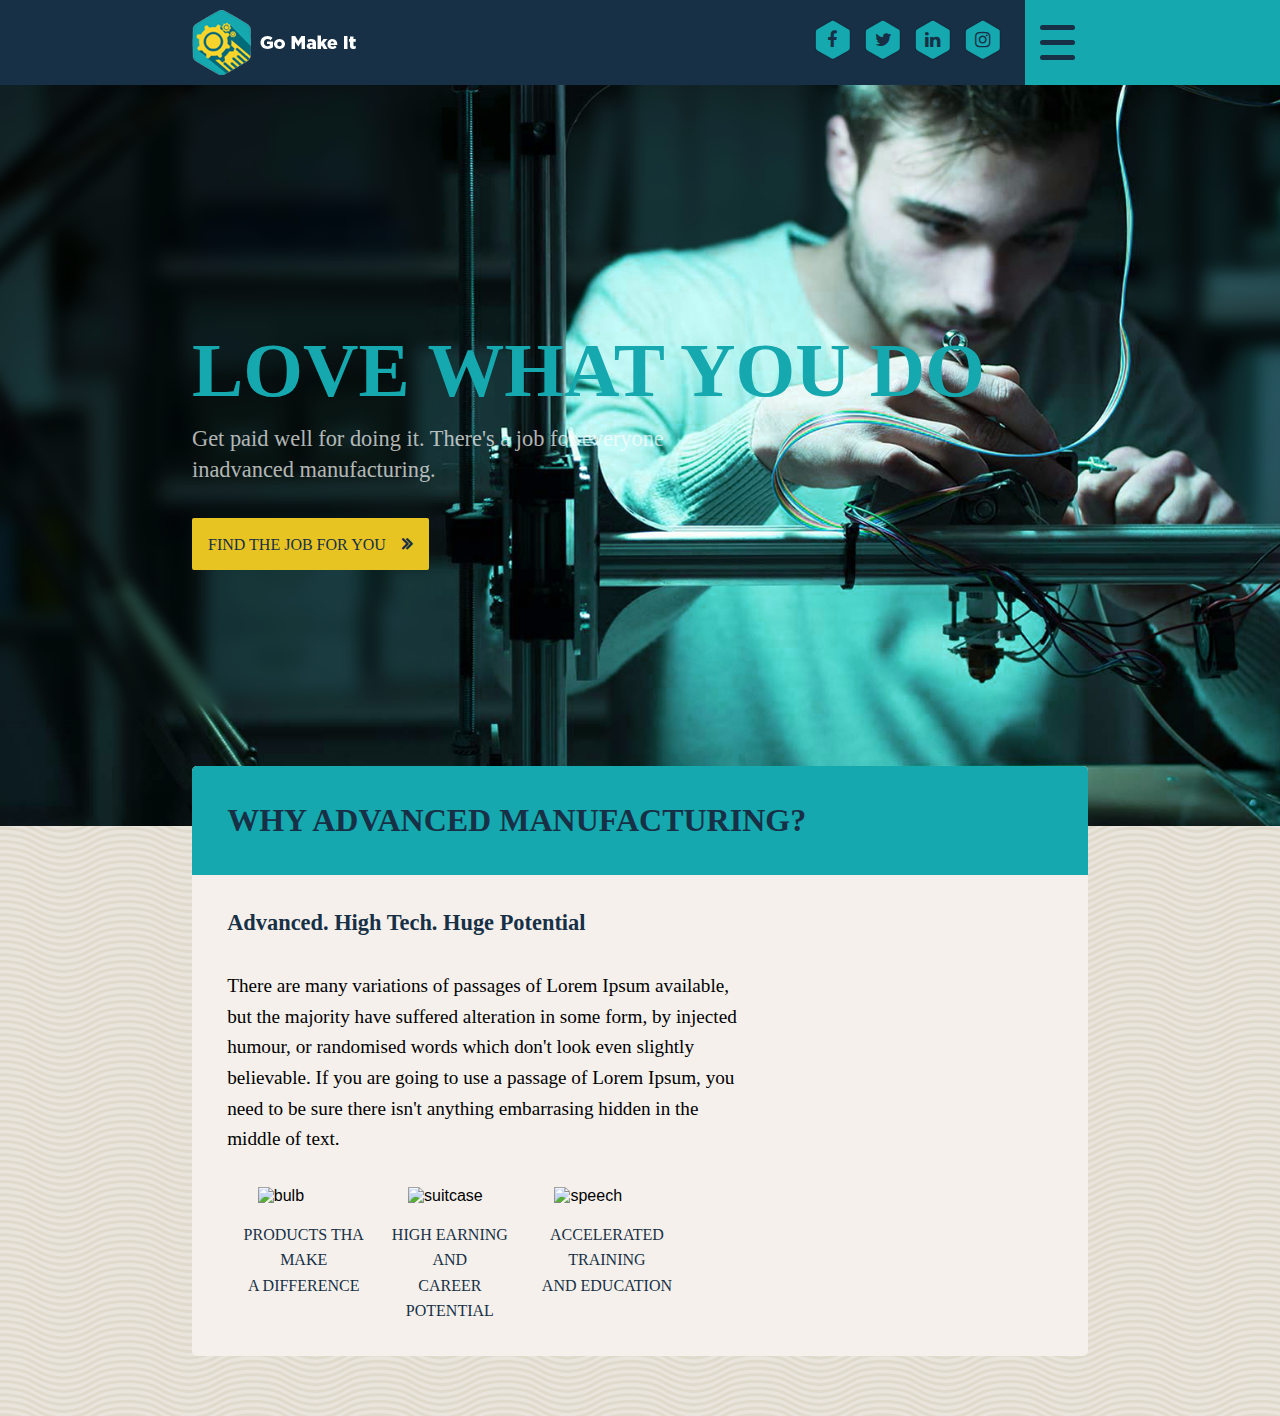
==== index.html @ b12390a8 "Rename home.html to index.html" ====
<!DOCTYPE html>
<html lang="en">

<head>
    <meta charset="UTF-8">
    <meta name="viewport" content="width=device-width, initial-scale=1.0">
    <meta http-equiv="X-UA-Compatible" content="ie=edge">
    <title>Go Make It</title>
    <link rel="stylesheet" href="css/styles.css">
    <link rel="stylesheet" href="font-awesome-4.7.0/css/font-awesome.min.css">
</head>

<body>
    <section id="home">
        <header class="home-header">
            <div class="header-container">
                <img class="header-logo" src="imgs/GoMakeItLogo.png" alt="logo">
                <nav class="header-nav">
                    <ul class="header-nav-list">
                        <li class="social-icon social-icon--centered">
                            <a href="https://facebook.com" target="_blank">
                                <img src="imgs/Hexagon.svg"></img><i class="fa fa-facebook" aria-hidden="true"></i>
                            </a>
                        </li>
                        <li class="social-icon">
                            <a href="https://twitter.com" target="_blank">
                                <img src="imgs/Hexagon.svg"></img><i class="fa fa-twitter" aria-hidden="true"></i>
                            </a>
                        </li>
                        <li class="social-icon">
                            <a href="https://linkedin.com" target="_blank">
                                <img src="imgs/Hexagon.svg"></img>
                                <i class="fa fa-linkedin" aria-hidden="true"></i>
                            </a>
                        </li>
                        <li class="social-icon">
                            <a href="https://instagram.com" target="_blank">
                                <img src="imgs/Hexagon.svg"></img><i class="fa fa-instagram" aria-hidden="true"></i>
                            </a>
                        </li>
                    </ul>
                </nav>
            </div>
            <div class="mob-button">
                <div class="button-icon">
                    <span></span>
                    <span></span>
                    <span></span>
                </div>
            </div>
        </header>
        <div class="popup-menu">
            <div class="popup-menu-content">
                <ul class="popup-menu-content__main-list">
                    <li class="main-list__item">
                        <a href=""><img src="imgs/Homepage/01.png" alt="Be icon">
                            <div class="main-list__item_text">
                                <h1>Be</h1>
                                <p>See what you want to be</p>
                            </div>
                        </a>
                    </li>
                    <li class="main-list__item">
                        <a href="">
                            <img src="imgs/Homepage/02.png" alt="Do icon">
                            <div class="main-list__item_text">
                                <h1>Do</h1>
                                <p>Pursue what you want to do</p>
                            </div>
                        </a>

                    </li>
                    <li class="main-list__item">
                        <a href=""><img src="imgs/Homepage/03.png" alt="Xplr Icon">
                            <div class="main-list__item_text">
                                <h1>Xplr</h1>
                                <p>Explore the world of advanced mfg</p>
                            </div>
                        </a>

                    </li>
                    <li class="main-list__item">
                        <a href=""><img src="imgs/Homepage/04.png" alt="Plan Icon">
                            <div class="main-list__item_text">
                                <h1>Plan</h1>
                                <p>Map out your future</p>
                            </div>
                        </a>
                    </li>
                </ul>
                <ul class="popup-menu-content__offer-list">
                    <li class="offer-list__item"><a href=""><span>&rtrif;</span> About go make it</a></li>
                    <li class="offer-list__item"><a href=""><span>&rtrif;</span> Info for parents</a></li>
                    <li class="offer-list__item"><a href=""><span>&rtrif;</span> Get involved</a></li>
                    <li class="offer-list__item"><a href=""><span>&rtrif;</span> Contact us</a></li>
                </ul>
            </div>
        </div>
        <div class="home-banner">
            <div class="home-banner__content">
                <h1>Love what you do</h1>
                <p>Get paid well for doing it. There's a job for everyone<br> inadvanced manufacturing.</p>
                <button class="primary-button">Find the job for you<i class="fa fa-angle-double-right" aria-hidden="true"></i></button>
            </div>
        </div>

    </section>
    <article class="advanced-manufacturing">
      <div class="advanced-manufacturing__container">
        <div class="advanced-manufacturing__content">
            <h1>Why advanced manufacturing?</h1>
            <h2>Advanced. High Tech. Huge Potential</h2>
            <p>There are many variations of passages of Lorem Ipsum available, but the majority have suffered alteration in some form, by injected humour, or randomised words which don't look even slightly believable. If you are going to use a passage of Lorem Ipsum, you need to be sure there isn't anything embarrasing hidden in the middle of text.</p>
            <div class="manufacture-variations">
                <figure class="manufacture-variations__item">
                    <img src="imgs/homepage/05.svg" alt="bulb">
                    <figcaption>Products tha make<br> a difference</figcaption>
                </figure>
                <figure class="manufacture-variations__item">
                    <img src="imgs/homepage/06.svg" alt="suitcase">
                    <figcaption>High Earning and<br> career potential</figcaption>
                </figure>
                <figure class="manufacture-variations__item">
                    <img src="imgs/homepage/07.svg" alt="speech">
                    <figcaption>Accelerated training<br> and education</figcaption>
                </figure>
            </div>
        </div>
        <div class="advanced-manufacturing__movie">


        </div>

      </div>


    </article>

    <script src="functions/menu-functions.js"></script>
    <script type="text/javascript" src="http://localhost:35729/livereload.js"></script>
</body>

</html>
---- css/styles.css ----
@font-face {
  font-family: 'Qanelas-Black';
  src: url("../fonts/Qanelas-Black.otf"); }
@font-face {
  font-family: 'Qanelas-BlackItalic';
  src: url("../fonts/Qanelas-BlackItalic.otf"); }
@font-face {
  font-family: 'Qanelas-Bold';
  src: url("../fonts/Qanelas-Bold.otf"); }
@font-face {
  font-family: 'Qanelas-BoldItalic';
  src: url("../fonts/Qanelas-BoldItalic.otf"); }
@font-face {
  font-family: 'Qanelas-ExtraBold';
  src: url("../fonts/Qanelas-ExtraBold.otf"); }
@font-face {
  font-family: 'Qanelas-ExtraBoldItalic';
  src: url("../fonts/Qanelas-ExtraBoldItalic.otf"); }
@font-face {
  font-family: 'Qanelas-Heavy';
  src: url("../fonts/Qanelas-Heavy.otf"); }
@font-face {
  font-family: 'Qanelas-HeavyItalic';
  src: url("../fonts/Qanelas-HeavyItalic.otf"); }
@font-face {
  font-family: 'Qanelas-Light';
  src: url("../fonts/Qanelas-Light.otf"); }
@font-face {
  font-family: 'Qanelas-LightItalic';
  src: url("../fonts/Qanelas-LightItalic.otf"); }
@font-face {
  font-family: 'Qanelas-Medium';
  src: url("../fonts/Qanelas-Medium.otf"); }
@font-face {
  font-family: 'Qanelas-MediumItalic';
  src: url("../fonts/Qanelas-MediumItalic.otf"); }
@font-face {
  font-family: 'Qanelas-Regular';
  src: url("../fonts/Qanelas-Regular.otf"); }
@font-face {
  font-family: 'Qanelas-RegularItalic';
  src: url("../fonts/Qanelas-RegularItalic.otf"); }
@font-face {
  font-family: 'Qanelas-SemiBold';
  src: url("../fonts/Qanelas-SemiBold.otf"); }
@font-face {
  font-family: 'Qanelas-SemiBoldItalic';
  src: url("../fonts/Qanelas-SemiBoldItalic.otf"); }
@font-face {
  font-family: 'Qanelas-Thin';
  src: url("../fonts/Qanelas-Thin.otf"); }
@font-face {
  font-family: 'Qanelas-ThinItalic';
  src: url("../fonts/Qanelas-ThinItalic.otf"); }
@font-face {
  font-family: 'Qanelas-UltraLight';
  src: url("../fonts/Qanelas-UltraLight.otf"); }
@font-face {
  font-family: 'Qanelas-UltraLightItalic';
  src: url("../fonts/Qanelas-UltraLightItalic.otf"); }
/*! normalize.css v5.0.0 | MIT License | github.com/necolas/normalize.css */
/**
 * 1. Change the default font family in all browsers (opinionated).
 * 2. Correct the line height in all browsers.
 * 3. Prevent adjustments of font size after orientation changes in
 *    IE on Windows Phone and in iOS.
 */
/* Document
   ========================================================================== */
html {
  font-family: sans-serif;
  /* 1 */
  line-height: 1.15;
  /* 2 */
  -ms-text-size-adjust: 100%;
  /* 3 */
  -webkit-text-size-adjust: 100%;
  /* 3 */ }

/* Sections
   ========================================================================== */
/**
 * Remove the margin in all browsers (opinionated).
 */
body {
  margin: 0; }

/**
 * Add the correct display in IE 9-.
 */
article,
aside,
footer,
header,
nav,
section {
  display: block; }

/**
 * Correct the font size and margin on `h1` elements within `section` and
 * `article` contexts in Chrome, Firefox, and Safari.
 */
h1 {
  font-size: 2em;
  margin: 0.67em 0; }

/* Grouping content
   ========================================================================== */
/**
 * Add the correct display in IE 9-.
 * 1. Add the correct display in IE.
 */
figcaption,
figure,
main {
  /* 1 */
  display: block; }

/**
 * Add the correct margin in IE 8.
 */
figure {
  margin: 1em 40px; }

/**
 * 1. Add the correct box sizing in Firefox.
 * 2. Show the overflow in Edge and IE.
 */
hr {
  box-sizing: content-box;
  /* 1 */
  height: 0;
  /* 1 */
  overflow: visible;
  /* 2 */ }

/**
 * 1. Correct the inheritance and scaling of font size in all browsers.
 * 2. Correct the odd `em` font sizing in all browsers.
 */
pre {
  font-family: monospace, monospace;
  /* 1 */
  font-size: 1em;
  /* 2 */ }

/* Text-level semantics
   ========================================================================== */
/**
 * 1. Remove the gray background on active links in IE 10.
 * 2. Remove gaps in links underline in iOS 8+ and Safari 8+.
 */
a {
  background-color: transparent;
  /* 1 */
  -webkit-text-decoration-skip: objects;
  /* 2 */ }

/**
 * Remove the outline on focused links when they are also active or hovered
 * in all browsers (opinionated).
 */
a:active,
a:hover {
  outline-width: 0; }

/**
 * 1. Remove the bottom border in Firefox 39-.
 * 2. Add the correct text decoration in Chrome, Edge, IE, Opera, and Safari.
 */
abbr[title] {
  border-bottom: none;
  /* 1 */
  text-decoration: underline;
  /* 2 */
  text-decoration: underline dotted;
  /* 2 */ }

/**
 * Prevent the duplicate application of `bolder` by the next rule in Safari 6.
 */
b,
strong {
  font-weight: inherit; }

/**
 * Add the correct font weight in Chrome, Edge, and Safari.
 */
b,
strong {
  font-weight: bolder; }

/**
 * 1. Correct the inheritance and scaling of font size in all browsers.
 * 2. Correct the odd `em` font sizing in all browsers.
 */
code,
kbd,
samp {
  font-family: monospace, monospace;
  /* 1 */
  font-size: 1em;
  /* 2 */ }

/**
 * Add the correct font style in Android 4.3-.
 */
dfn {
  font-style: italic; }

/**
 * Add the correct background and color in IE 9-.
 */
mark {
  background-color: #ff0;
  color: #000; }

/**
 * Add the correct font size in all browsers.
 */
small {
  font-size: 80%; }

/**
 * Prevent `sub` and `sup` elements from affecting the line height in
 * all browsers.
 */
sub,
sup {
  font-size: 75%;
  line-height: 0;
  position: relative;
  vertical-align: baseline; }

sub {
  bottom: -0.25em; }

sup {
  top: -0.5em; }

/* Embedded content
   ========================================================================== */
/**
 * Add the correct display in IE 9-.
 */
audio,
video {
  display: inline-block; }

/**
 * Add the correct display in iOS 4-7.
 */
audio:not([controls]) {
  display: none;
  height: 0; }

/**
 * Remove the border on images inside links in IE 10-.
 */
img {
  border-style: none; }

/**
 * Hide the overflow in IE.
 */
svg:not(:root) {
  overflow: hidden; }

/* Forms
   ========================================================================== */
/**
 * 1. Change the font styles in all browsers (opinionated).
 * 2. Remove the margin in Firefox and Safari.
 */
button,
input,
optgroup,
select,
textarea {
  font-family: sans-serif;
  /* 1 */
  font-size: 100%;
  /* 1 */
  line-height: 1.15;
  /* 1 */
  margin: 0;
  /* 2 */ }

/**
 * Show the overflow in IE.
 * 1. Show the overflow in Edge.
 */
button,
input {
  /* 1 */
  overflow: visible; }

/**
 * Remove the inheritance of text transform in Edge, Firefox, and IE.
 * 1. Remove the inheritance of text transform in Firefox.
 */
button,
select {
  /* 1 */
  text-transform: none; }

/**
 * 1. Prevent a WebKit bug where (2) destroys native `audio` and `video`
 *    controls in Android 4.
 * 2. Correct the inability to style clickable types in iOS and Safari.
 */
button,
html [type="button"],
[type="reset"],
[type="submit"] {
  -webkit-appearance: button;
  /* 2 */ }

/**
 * Remove the inner border and padding in Firefox.
 */
button::-moz-focus-inner,
[type="button"]::-moz-focus-inner,
[type="reset"]::-moz-focus-inner,
[type="submit"]::-moz-focus-inner {
  border-style: none;
  padding: 0; }

/**
 * Restore the focus styles unset by the previous rule.
 */
button:-moz-focusring,
[type="button"]:-moz-focusring,
[type="reset"]:-moz-focusring,
[type="submit"]:-moz-focusring {
  outline: 1px dotted ButtonText; }

/**
 * Change the border, margin, and padding in all browsers (opinionated).
 */
fieldset {
  border: 1px solid #c0c0c0;
  margin: 0 2px;
  padding: 0.35em 0.625em 0.75em; }

/**
 * 1. Correct the text wrapping in Edge and IE.
 * 2. Correct the color inheritance from `fieldset` elements in IE.
 * 3. Remove the padding so developers are not caught out when they zero out
 *    `fieldset` elements in all browsers.
 */
legend {
  box-sizing: border-box;
  /* 1 */
  color: inherit;
  /* 2 */
  display: table;
  /* 1 */
  max-width: 100%;
  /* 1 */
  padding: 0;
  /* 3 */
  white-space: normal;
  /* 1 */ }

/**
 * 1. Add the correct display in IE 9-.
 * 2. Add the correct vertical alignment in Chrome, Firefox, and Opera.
 */
progress {
  display: inline-block;
  /* 1 */
  vertical-align: baseline;
  /* 2 */ }

/**
 * Remove the default vertical scrollbar in IE.
 */
textarea {
  overflow: auto; }

/**
 * 1. Add the correct box sizing in IE 10-.
 * 2. Remove the padding in IE 10-.
 */
[type="checkbox"],
[type="radio"] {
  box-sizing: border-box;
  /* 1 */
  padding: 0;
  /* 2 */ }

/**
 * Correct the cursor style of increment and decrement buttons in Chrome.
 */
[type="number"]::-webkit-inner-spin-button,
[type="number"]::-webkit-outer-spin-button {
  height: auto; }

/**
 * 1. Correct the odd appearance in Chrome and Safari.
 * 2. Correct the outline style in Safari.
 */
[type="search"] {
  -webkit-appearance: textfield;
  /* 1 */
  outline-offset: -2px;
  /* 2 */ }

/**
 * Remove the inner padding and cancel buttons in Chrome and Safari on macOS.
 */
[type="search"]::-webkit-search-cancel-button,
[type="search"]::-webkit-search-decoration {
  -webkit-appearance: none; }

/**
 * 1. Correct the inability to style clickable types in iOS and Safari.
 * 2. Change font properties to `inherit` in Safari.
 */
::-webkit-file-upload-button {
  -webkit-appearance: button;
  /* 1 */
  font: inherit;
  /* 2 */ }

/* Interactive
   ========================================================================== */
/*
 * Add the correct display in IE 9-.
 * 1. Add the correct display in Edge, IE, and Firefox.
 */
details,
menu {
  display: block; }

/*
 * Add the correct display in all browsers.
 */
summary {
  display: list-item; }

/* Scripting
   ========================================================================== */
/**
 * Add the correct display in IE 9-.
 */
canvas {
  display: inline-block; }

/**
 * Add the correct display in IE.
 */
template {
  display: none; }

/* Hidden
   ========================================================================== */
/**
 * Add the correct display in IE 10-.
 */
[hidden] {
  display: none; }

a:link, a:visited, a:active {
  text-decoration: none;
  color: inherit; }

* {
  margin: 0;
  padding: 0;
  box-sizing: border-box; }

.popup-menu * {
  user-select: none; }

figure {
  margin: 0; }

.home-header {
  width: 100%;
  background: #173046;
  height: 85px;
  display: flex;
  align-items: center;
  position: fixed;
  top: 0;
  left: 0;
  z-index: 10; }

.header-container {
  width: 70%;
  display: flex;
  align-items: center;
  justify-content: space-between;
  margin: auto; }

.header-nav {
  display: flex;
  align-items: center;
  justify-content: space-between; }

.header-nav-list {
  display: flex;
  list-style-type: none;
  margin-right: 80px;
  align-items: center; }

.popup-menu.active {
  width: 100vw;
  height: calc(100vh - 85px);
  background: #15A8AF;
  position: fixed;
  left: 0;
  bottom: 0;
  display: flex;
  align-items: center;
  justify-content: center;
  animation: popupMenu .5s forwards;
  opacity: 0;
  z-index: 10; }

.popup-menu {
  display: none; }

@keyframes popupMenu {
  to {
    opacity: 0.9; } }
.home-banner {
  width: 100%;
  background: url("../imgs/home__banner_background.png") no-repeat 50% 5%;
  background-size: cover;
  display: flex;
  align-items: center;
  justify-content: center; }

.advanced-manufacturing {
  width: 100%;
  background: url("../imgs/wov/wov.png"); }

.advanced-manufacturing__container {
  width: 70%;
  margin: 0 auto;
  position: relative;
  transform: translate(0, -60px);
  z-index: 0; }

.advanced-manufacturing__content {
  display: flex;
  flex-direction: column;
  align-items: flex-start;
  background: #F5F0EC;
  border-radius: 5px; }
  .advanced-manufacturing__content h1 {
    border-top-left-radius: 5px;
    border-top-right-radius: 5px;
    background: #15A8AF;
    color: #173046;
    width: 100%;
    padding: 3.4rem 2.2rem;
    margin: 0;
    line-height: 0;
    text-transform: uppercase;
    font-size: 2rem;
    font-family: 'Qanelas-black'; }
  .advanced-manufacturing__content h2 {
    padding: 3rem 2.2rem;
    font-size: 1.4rem;
    line-height: 0;
    color: #173046;
    font-family: 'Qanelas-semibold'; }
  .advanced-manufacturing__content p {
    width: 65%;
    padding: 0 2.2rem;
    font-size: 1.2rem;
    font-family: 'Qanelas-light';
    line-height: 1.6; }

.manufacture-variations {
  display: flex;
  align-items: baseline;
  justify-content: space-between;
  padding: 2rem 2.2rem;
  width: 60%; }

.manufacture-variations__item {
  display: flex;
  flex-direction: column;
  align-items: center; }
  .manufacture-variations__item img {
    width: 60%;
    user-select: none; }
  .manufacture-variations__item figcaption {
    margin-top: 1rem;
    word-wrap: nowrap;
    font-family: 'Qanelas-semibold';
    font-size: 1rem;
    text-transform: uppercase;
    text-align: center;
    line-height: 1.6;
    color: #173046; }

.advanced-manufacturing__movie {
  border-top-right-radius: 5px;
  position: absolute;
  right: 0;
  top: 0;
  bottom: 0;
  width: 40%;
  background: url("../imgs/homepage/cut_rectangle.png") no-repeat;
  background-size: cover; }

.popup-menu-content {
  display: flex; }

.popup-menu-content__main-list {
  list-style-type: none; }

.popup-menu-content__main-list {
  position: relative; }
  .popup-menu-content__main-list:before {
    content: '';
    position: absolute;
    background: #118489;
    width: 2px;
    height: 96%;
    top: 2%;
    right: 0; }

.popup-menu-content__offer-list {
  list-style-type: none;
  margin-left: 40px; }

.home-banner__content {
  display: flex;
  flex-direction: column;
  align-items: flex-start;
  padding: 20rem 0 14rem 0;
  width: 70%;
  user-select: none; }
  .home-banner__content h1 {
    font-family: 'Qanelas-Black';
    text-transform: uppercase;
    font-size: 4.8rem;
    color: #15A8AF;
    line-height: 0; }
  .home-banner__content p {
    font-family: 'Qanelas-regular';
    font-size: 1.4rem;
    color: rgba(255, 255, 255, 0.7);
    line-height: 1.4; }

.mob-button {
  font-size: 42px;
  color: #173046;
  background: #15A8AF;
  position: fixed;
  right: 0;
  top: 0;
  padding: 0 16% 0 15px;
  display: flex;
  align-items: center;
  line-height: 0;
  height: 85px; }
  .mob-button i {
    cursor: pointer; }

.button-icon {
  display: flex;
  flex-direction: column;
  justify-content: space-between;
  cursor: pointer;
  width: 35px;
  height: 35px; }

.button-icon span {
  width: 100%;
  height: 5px;
  background: #173046;
  border-radius: 15px;
  transition: 0.3s;
  /*   box-shadow:1px 2px 1px rgba(0,0,0,0.2) */ }

.button-icon {
  position: relative; }

.button-icon.active span:nth-child(2) {
  opacity: 0; }

.button-icon.active span:nth-child(1) {
  transform: translateY(2px) rotate(45deg);
  transform-origin: 0% 100%; }

.button-icon.active span:nth-child(3) {
  transform: translateY(-2px) rotate(-45deg);
  transform-origin: 0% 0%; }

.social-icon {
  margin: 0 5px;
  width: 40px;
  position: relative;
  user-select: none; }
  .social-icon img {
    width: 100%; }
  .social-icon i {
    position: absolute;
    top: 45%;
    left: 30%;
    font-size: 18px;
    line-height: 0;
    color: #173046; }

.social-icon--centered i {
  left: 35%; }

.social-icon {
  margin: 0 5px;
  width: 40px;
  position: relative;
  user-select: none; }
  .social-icon img {
    width: 100%; }
  .social-icon i {
    position: absolute;
    top: 45%;
    left: 30%;
    font-size: 18px;
    line-height: 0;
    color: #173046; }

.social-icon--centered i {
  left: 35%; }

.main-list__item a {
  display: flex;
  align-items: center;
  padding: 20px;
  margin-right: 40px;
  width: 400px;
  transition: all .3s; }
  .main-list__item a img {
    width: 15%;
    margin-right: 20px;
    transition: all .3s; }
  .main-list__item a:hover {
    background: #118489; }
    .main-list__item a:hover img {
      transform: translate(10px, 0); }
    .main-list__item a:hover .main-list__item_text h1, .main-list__item a:hover .main-list__item_text p {
      color: white;
      transform: translate(10px, 0); }

.main-list__item_text h1 {
  line-height: 0;
  font-size: 42px;
  text-transform: uppercase;
  color: rgba(255, 255, 255, 0.7);
  font-family: 'Qanelas-bold';
  transition: all .3s; }
.main-list__item_text p {
  font-size: 18px;
  color: rgba(255, 255, 255, 0.7);
  font-family: 'Qanelas-medium';
  transition: all .3s; }

.offer-list__item {
  font-family: 'Qanelas-medium';
  font-size: 16px;
  margin-bottom: 15px;
  transition: color .3s;
  color: rgba(255, 255, 255, 0.7); }
  .offer-list__item:hover {
    color: #FFFFFF; }
  .offer-list__item a {
    text-transform: uppercase; }
    .offer-list__item a span {
      color: #FFFFFF;
      font-size: 22px; }

.mob-button {
  font-size: 42px;
  color: #173046;
  background: #15A8AF;
  position: fixed;
  right: 0;
  top: 0;
  padding: 0 16% 0 15px;
  display: flex;
  align-items: center;
  line-height: 0;
  height: 85px; }
  .mob-button i {
    cursor: pointer; }

.button-icon {
  display: flex;
  flex-direction: column;
  justify-content: space-between;
  cursor: pointer;
  width: 35px;
  height: 35px; }

.button-icon span {
  width: 100%;
  height: 5px;
  background: #173046;
  border-radius: 15px;
  transition: 0.3s;
  /*   box-shadow:1px 2px 1px rgba(0,0,0,0.2) */ }

.button-icon {
  position: relative; }

.button-icon.active span:nth-child(2) {
  opacity: 0; }

.button-icon.active span:nth-child(1) {
  transform: translateY(2px) rotate(45deg);
  transform-origin: 0% 100%; }

.button-icon.active span:nth-child(3) {
  transform: translateY(-2px) rotate(-45deg);
  transform-origin: 0% 0%; }

.primary-button {
  background: #E8C423;
  text-transform: uppercase;
  font-size: 1rem;
  font-family: 'Qanelas-bold';
  color: #173046;
  padding: 1rem;
  border-radius: 2px;
  user-select: none;
  border: 0;
  outline: 0;
  cursor: pointer;
  margin: 2rem 0; }
  .primary-button i {
    font-weight: bold;
    margin-left: 1rem;
    font-size: 1.2rem; }

/*# sourceMappingURL=styles.css.map */
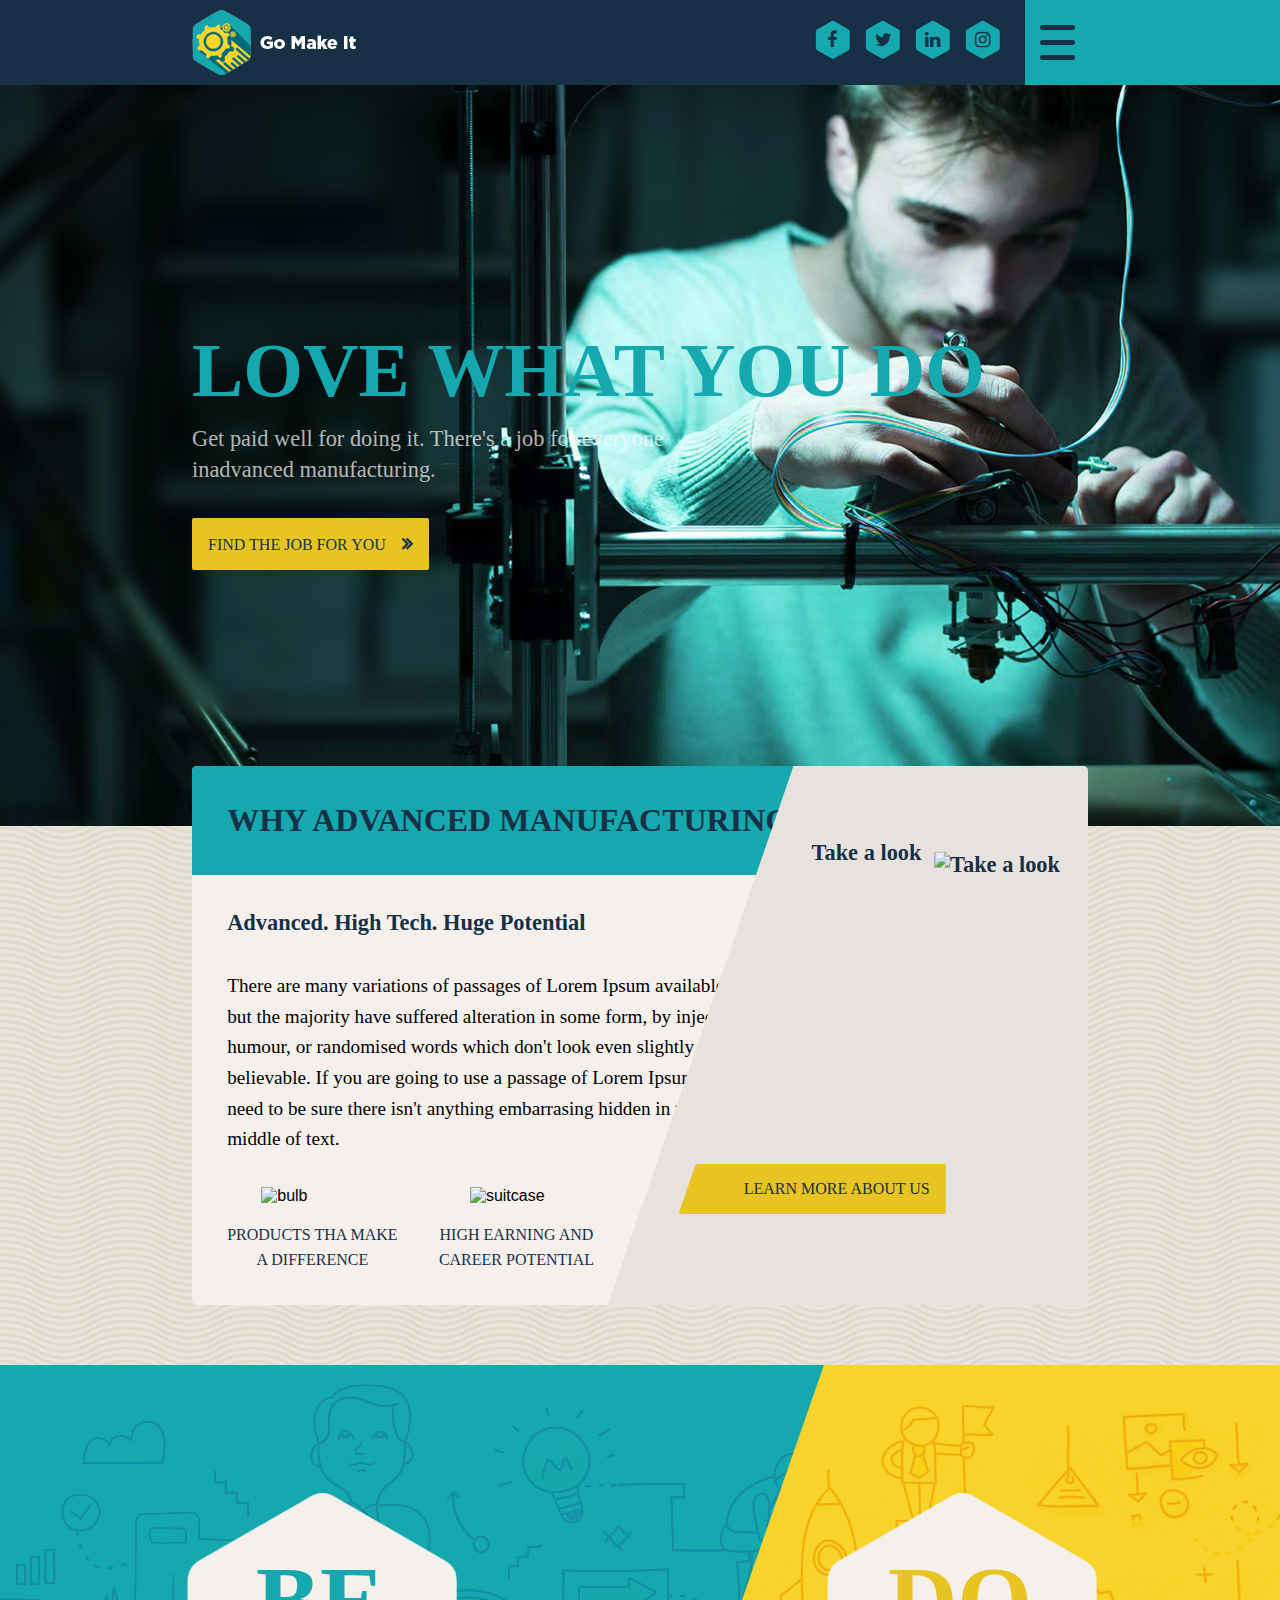
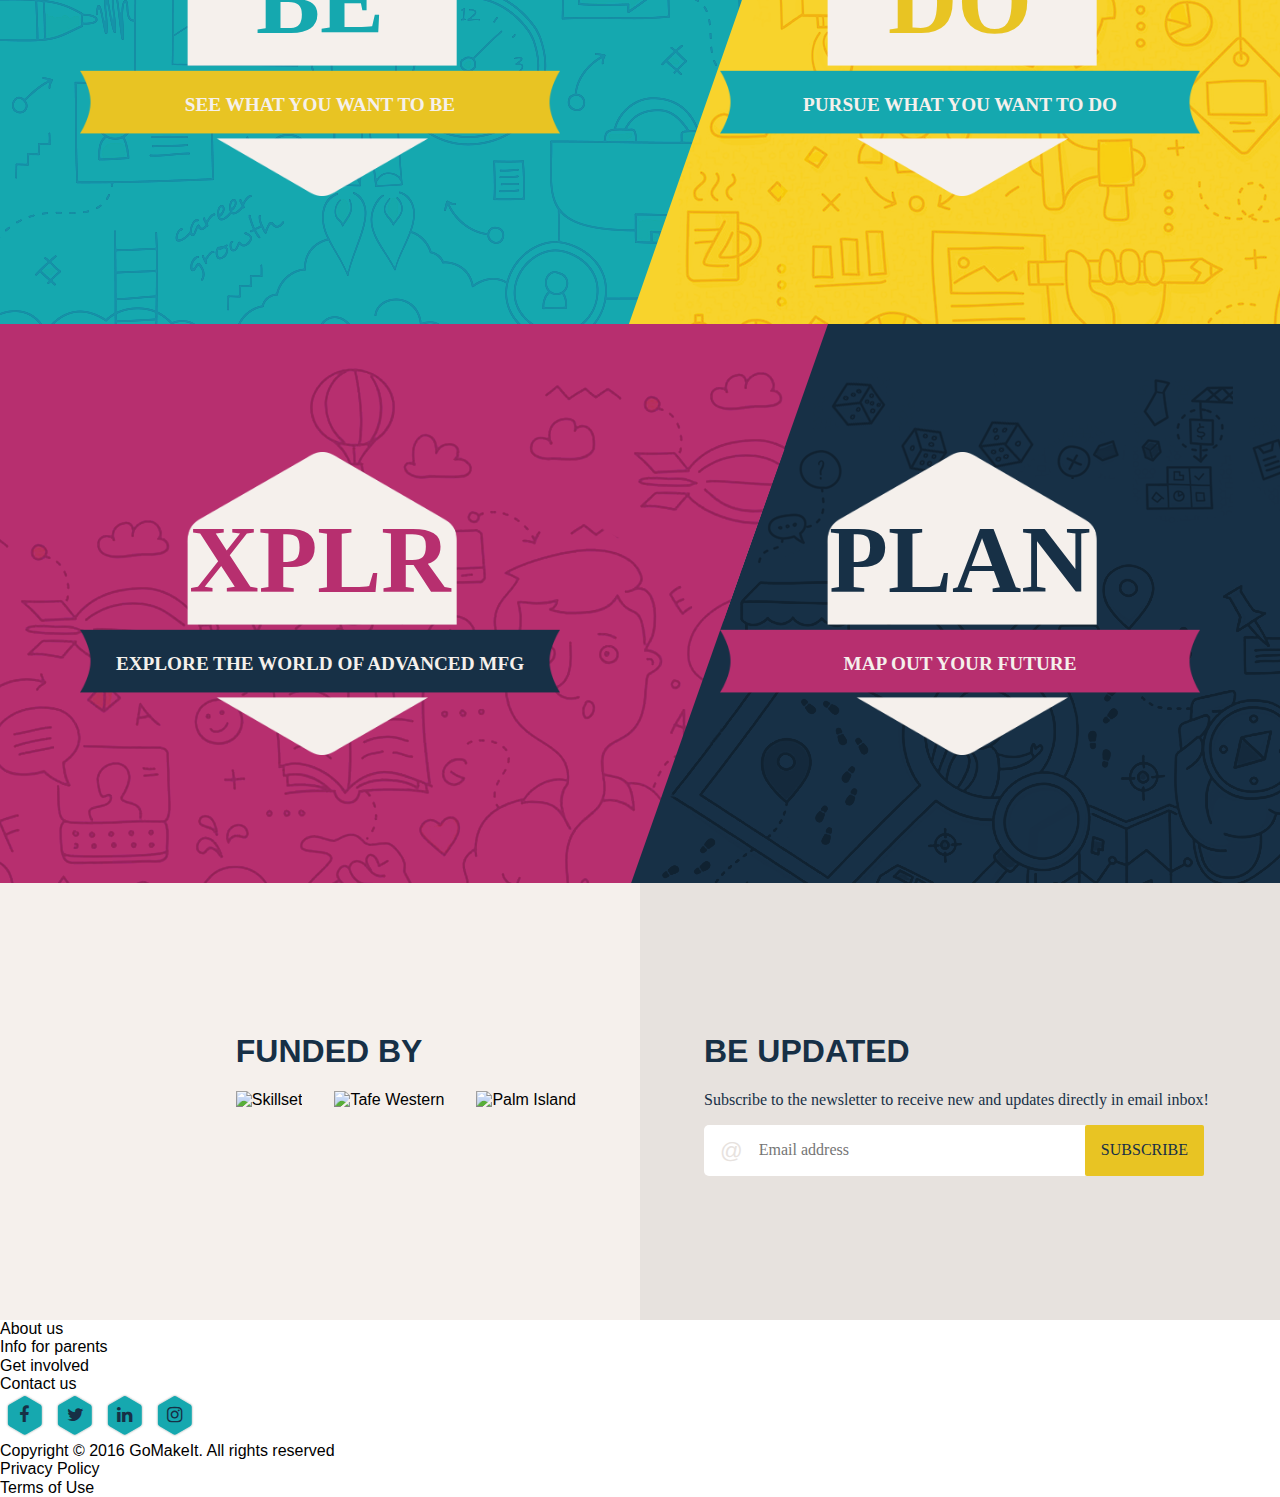
==== commit 8eb419fe: "Merge branch 'master' of https://github.com/MaciejCetnarowski/GoMakeIt" ====
--- a/index.html
+++ b/index.html
@@ -106,36 +106,151 @@
 
     </section>
     <article class="advanced-manufacturing">
-      <div class="advanced-manufacturing__container">
-        <div class="advanced-manufacturing__content">
-            <h1>Why advanced manufacturing?</h1>
-            <h2>Advanced. High Tech. Huge Potential</h2>
-            <p>There are many variations of passages of Lorem Ipsum available, but the majority have suffered alteration in some form, by injected humour, or randomised words which don't look even slightly believable. If you are going to use a passage of Lorem Ipsum, you need to be sure there isn't anything embarrasing hidden in the middle of text.</p>
-            <div class="manufacture-variations">
-                <figure class="manufacture-variations__item">
-                    <img src="imgs/homepage/05.svg" alt="bulb">
-                    <figcaption>Products tha make<br> a difference</figcaption>
-                </figure>
-                <figure class="manufacture-variations__item">
-                    <img src="imgs/homepage/06.svg" alt="suitcase">
-                    <figcaption>High Earning and<br> career potential</figcaption>
-                </figure>
-                <figure class="manufacture-variations__item">
-                    <img src="imgs/homepage/07.svg" alt="speech">
-                    <figcaption>Accelerated training<br> and education</figcaption>
-                </figure>
-            </div>
-        </div>
-        <div class="advanced-manufacturing__movie">
-
-
-        </div>
-
-      </div>
-
-
+        <div class="advanced-manufacturing__container">
+            <div class="advanced-manufacturing__content">
+                <h1>Why advanced manufacturing?</h1>
+                <h2>Advanced. High Tech. Huge Potential</h2>
+                <p>There are many variations of passages of Lorem Ipsum available, but the majority have suffered alteration in some form, by injected humour, or randomised words which don't look even slightly believable. If you are going to use a passage
+                    of Lorem Ipsum, you need to be sure there isn't anything embarrasing hidden in the middle of text.</p>
+                <div class="manufacture-variations">
+                    <figure class="manufacture-variations__item">
+                        <img src="imgs/homepage/05.svg" alt="bulb">
+                        <figcaption>Products tha make<br> a difference</figcaption>
+                    </figure>
+                    <figure class="manufacture-variations__item">
+                        <img src="imgs/homepage/06.svg" alt="suitcase">
+                        <figcaption>High Earning and<br> career potential</figcaption>
+                    </figure>
+                    <figure class="manufacture-variations__item">
+                        <img src="imgs/homepage/07.svg" alt="speech">
+                        <figcaption>Accelerated training<br> and education</figcaption>
+                    </figure>
+                </div>
+            </div>
+            <div class="advanced-manufacturing__movie">
+                <h2>Take a look <img src="imgs/homepage/takeLook_arrow.png" alt="Take a look"></h2>
+                <div class="movie-player">
+                    <img src="imgs/homepage/08.png" alt="video_miniature">
+                    <a href="#0"><i class="fa fa-play-circle" aria-hidden="true"></i></a>
+                </div>
+                <div class="primary-button primary-button--cut">Learn more about us</div>
+            </div>
+        </div>
     </article>
-
+    <section class="imgs-container">
+        <div class="fig-container">
+            <img src="imgs/be-fig_background.png" alt="">
+            <a href="#2">
+                <figure class="hex-big-icon icon-be">
+                    <img src="imgs/be-fig.png" alt="">
+                    <figcaption>
+                        <h1>Be</h1>
+                        <h2>See what you want to be</h2>
+                    </figcaption>
+                </figure>
+            </a>
+        </div>
+        <div class="fig-container">
+            <img src="imgs/do-fig_background.png" alt="">
+            <a href="#2">
+                <figure class="hex-big-icon icon-do">
+                    <img src="imgs/do-fig.png" alt="">
+                    <figcaption>
+                        <h1>Do</h1>
+                        <h2>Pursue what you want to do</h2>
+                    </figcaption>
+                </figure>
+            </a>
+        </div>
+        <div class="fig-container">
+            <img src="imgs/xplr-fig_background.png" alt="">
+            <a href="#2">
+                <figure class="hex-big-icon icon-xplr">
+                    <img src="imgs/xplr-fig.png" alt="">
+                    <figcaption>
+                        <h1>Xplr</h1>
+                        <h2>Explore the world of advanced mfg</h2>
+                    </figcaption>
+                </figure>
+            </a>
+        </div>
+        <div class="fig-container">
+            <img src="imgs/plan-fig_background.png" alt="">
+            <a href="#2">
+                <figure class="hex-big-icon icon-plan">
+                    <img src="imgs/plan-fig.png" alt="">
+                    <figcaption>
+                        <h1>Plan</h1>
+                        <h2>Map out your future</h2>
+                    </figcaption>
+                </figure>
+            </a>
+        </div>
+    </section>
+    <footer>
+        <div class="top-footer">
+            <div class="top-footer__container">
+                <div class="funded-by__container">
+                    <div class="fundators">
+                      <h1>Funded by</h1>
+                      <ul class="fundators-list">
+                          <li><a href="#4"><img src="imgs/homepage/skillset_logo.png" alt="Skillset"></a></li>
+                          <li><a href="#4"><img src="imgs/homepage/tafe_logo.png" alt="Tafe Western"></a></li>
+                          <li><a href="#4"><img src="imgs/homepage/palm_logo.png" alt="Palm Island"></a></li>
+                      </ul>
+                    </div>
+                </div>
+                <div class="be-updated__container">
+                    <h1>Be updated</h1>
+                    <p>Subscribe to the newsletter to receive new and updates directly in email inbox!</p>
+                    <form class="subscribe__form" action="">
+                        <label for="email">@</label><input id="email" type="email" placeholder="Email address">
+                        <button class="primary-button">Subscribe</button>
+                    </form>
+                </div>
+            </div>
+        </div>
+        <div class="bottom-fotter">
+          <div class="bottom-fotter__container">
+            <ul class="footer-navlist">
+              <li><a href="">About us</a></li>
+              <li><a href="">Info for parents</a></li>
+              <li><a href="">Get involved</a></li>
+              <li><a href="">Contact us</a></li>
+            </ul>
+            <ul class="footer-social-icons">
+                <li class="social-icon social-icon--centered">
+                    <a href="https://facebook.com" target="_blank">
+                        <img src="imgs/Hexagon.svg"></img><i class="fa fa-facebook" aria-hidden="true"></i>
+                    </a>
+                </li>
+                <li class="social-icon">
+                    <a href="https://twitter.com" target="_blank">
+                        <img src="imgs/Hexagon.svg"></img><i class="fa fa-twitter" aria-hidden="true"></i>
+                    </a>
+                </li>
+                <li class="social-icon">
+                    <a href="https://linkedin.com" target="_blank">
+                        <img src="imgs/Hexagon.svg"></img>
+                        <i class="fa fa-linkedin" aria-hidden="true"></i>
+                    </a>
+                </li>
+                <li class="social-icon">
+                    <a href="https://instagram.com" target="_blank">
+                        <img src="imgs/Hexagon.svg"></img><i class="fa fa-instagram" aria-hidden="true"></i>
+                    </a>
+                </li>
+            </ul>
+
+            <p>Copyright &copy; 2016 GoMakeIt. All rights reserved</p>
+            <ul class="policy-list">
+              <li><a href="">Privacy Policy</a></li>
+              <li><a href="">Terms of Use</a></li>
+            </ul>
+          </div>
+
+        </div>
+    </footer>
     <script src="functions/menu-functions.js"></script>
     <script type="text/javascript" src="http://localhost:35729/livereload.js"></script>
 </body>
--- a/css/styles.css
+++ b/css/styles.css
@@ -543,17 +543,16 @@
   margin: 0 auto;
   position: relative;
   transform: translate(0, -60px);
-  z-index: 0; }
+  z-index: 0;
+  overflow: hidden;
+  border-radius: 5px; }
 
 .advanced-manufacturing__content {
   display: flex;
   flex-direction: column;
   align-items: flex-start;
-  background: #F5F0EC;
-  border-radius: 5px; }
+  background: #F5F0EC; }
   .advanced-manufacturing__content h1 {
-    border-top-left-radius: 5px;
-    border-top-right-radius: 5px;
     background: #15A8AF;
     color: #173046;
     width: 100%;
@@ -579,14 +578,15 @@
 .manufacture-variations {
   display: flex;
   align-items: baseline;
-  justify-content: space-between;
+  justify-content: flex-start;
   padding: 2rem 2.2rem;
-  width: 60%; }
+  width: 100%; }
 
 .manufacture-variations__item {
   display: flex;
   flex-direction: column;
-  align-items: center; }
+  align-items: center;
+  margin-right: 5%; }
   .manufacture-variations__item img {
     width: 60%;
     user-select: none; }
@@ -606,9 +606,69 @@
   right: 0;
   top: 0;
   bottom: 0;
-  width: 40%;
-  background: url("../imgs/homepage/cut_rectangle.png") no-repeat;
-  background-size: cover; }
+  width: 30rem;
+  background: #E7E2DE;
+  transform: skew(-19deg);
+  transform-origin: 0 100%;
+  overflow: hidden;
+  display: flex;
+  flex-direction: column;
+  align-items: flex-start;
+  justify-content: space-around; }
+  .advanced-manufacturing__movie h2 {
+    font-size: 2rem;
+    display: flex;
+    align-items: center;
+    font-size: 1.4rem;
+    color: #173046;
+    font-family: 'Qanelas-semibold'; }
+    .advanced-manufacturing__movie h2 img {
+      transform: translate(10%, 45%); }
+  .advanced-manufacturing__movie > * {
+    transform: skew(19deg);
+    margin-left: 3rem; }
+
+.movie-player {
+  position: relative;
+  margin-left: -65%;
+  user-select: none; }
+  .movie-player img {
+    width: 100%; }
+  .movie-player i {
+    position: absolute;
+    top: 50%;
+    right: 30%;
+    transform: translate(0, -50%);
+    font-size: 6rem;
+    color: #FFFFFF; }
+
+.imgs-container {
+  width: 100%;
+  max-width: 1920px;
+  margin: 0 auto;
+  display: flex;
+  flex-wrap: wrap;
+  overflow: hidden;
+  user-select: none; }
+  .imgs-container > * {
+    width: calc(100%/2); }
+  .imgs-container > img:nth-child(odd) {
+    transform: translate(-40px, 0); }
+
+.top-footer {
+  background: linear-gradient(90deg, #F5F0EC 50%, #E7E2DE 50%);
+  padding: 4rem 0; }
+
+.top-footer__container {
+  width: 100%;
+  margin: 0 auto;
+  display: flex;
+  align-items: flex-start;
+  flex-wrap: wrap;
+  justify-content: center; }
+  .top-footer__container > * {
+    width: calc(100%/2);
+    padding: 4rem 2rem 4rem 4rem; }
 
 .popup-menu-content {
   display: flex; }
@@ -649,6 +709,57 @@
     font-size: 1.4rem;
     color: rgba(255, 255, 255, 0.7);
     line-height: 1.4; }
+
+.fig-container {
+  position: relative;
+  padding: 8rem 0;
+  display: flex;
+  justify-content: center;
+  user-select: none; }
+  .fig-container > img {
+    position: absolute;
+    top: 0;
+    left: 0; }
+  .fig-container:nth-child(even) > img {
+    left: -5%; }
+
+.funded-by__container {
+  display: flex;
+  align-items: flex-end;
+  flex-direction: column; }
+  .funded-by__container h1 {
+    font-size: 2rem;
+    text-transform: uppercase;
+    color: #173046; }
+
+.fundators-list {
+  list-style-type: none;
+  display: flex;
+  padding: 0;
+  margin: 0;
+  align-items: baseline;
+  justify-content: flex-end; }
+  .fundators-list li {
+    margin-right: 2rem;
+    user-select: none; }
+
+.be-updated__container {
+  display: flex;
+  justify-content: flex-start;
+  flex-direction: column; }
+  .be-updated__container h1 {
+    font-size: 2rem;
+    text-transform: uppercase;
+    color: #173046; }
+  .be-updated__container p {
+    font-size: 1rem;
+    font-family: 'Qanelas-regular';
+    color: #173046; }
+
+.footer-social-icons {
+  display: flex;
+  list-style-type: none;
+  align-items: center; }
 
 .mob-button {
   font-size: 42px;
@@ -840,4 +951,82 @@
     margin-left: 1rem;
     font-size: 1.2rem; }
 
+.primary-button--cut {
+  position: relative;
+  padding-left: 3rem;
+  transform: translate(3rem, -1rem) skew(19deg);
+  margin: 0; }
+  .primary-button--cut:before {
+    content: '';
+    position: absolute;
+    top: 0;
+    left: 0;
+    bottom: 0;
+    width: 40px;
+    border-radius: 2px;
+    background: #E8C423;
+    transform: skew(-19deg);
+    transform-origin: 0 0; }
+
+.hex-big-icon {
+  position: relative;
+  display: flex;
+  align-items: center;
+  justify-content: center; }
+  .hex-big-icon img {
+    width: 30rem; }
+  .hex-big-icon figcaption {
+    position: absolute;
+    top: 50%;
+    left: 50%;
+    transform: translate(-50%, -66%);
+    text-align: center;
+    width: 30rem; }
+    .hex-big-icon figcaption h1 {
+      font-family: 'Qanelas-black';
+      text-transform: uppercase;
+      font-size: 6rem;
+      line-height: 0.6; }
+    .hex-big-icon figcaption h2 {
+      font-size: 1.2rem;
+      text-transform: uppercase;
+      color: #F5F0EC;
+      font-family: "Qanelas-medium"; }
+
+.icon-be h1 {
+  color: #15A8AF; }
+
+.icon-do h1 {
+  color: #E8C423; }
+
+.icon-xplr h1 {
+  color: #B72F6F; }
+
+.icon-plan h1 {
+  color: #173046; }
+
+.subscribe__form {
+  border-radius: 5px;
+  display: flex;
+  align-items: center;
+  background: #FFFFFF;
+  width: 500px;
+  margin: 1rem 0; }
+  .subscribe__form label {
+    color: #E7E2DE;
+    padding: 0 1rem;
+    font-size: 1.4rem;
+    user-select: none; }
+  .subscribe__form input {
+    outline: 0;
+    background: #FFFFFF;
+    border: 0;
+    padding: 1rem 0;
+    width: 100%;
+    font-size: 1rem;
+    color: #173046;
+    font-family: 'Qanelas-regular'; }
+  .subscribe__form button {
+    margin: 0; }
+
 /*# sourceMappingURL=styles.css.map */
